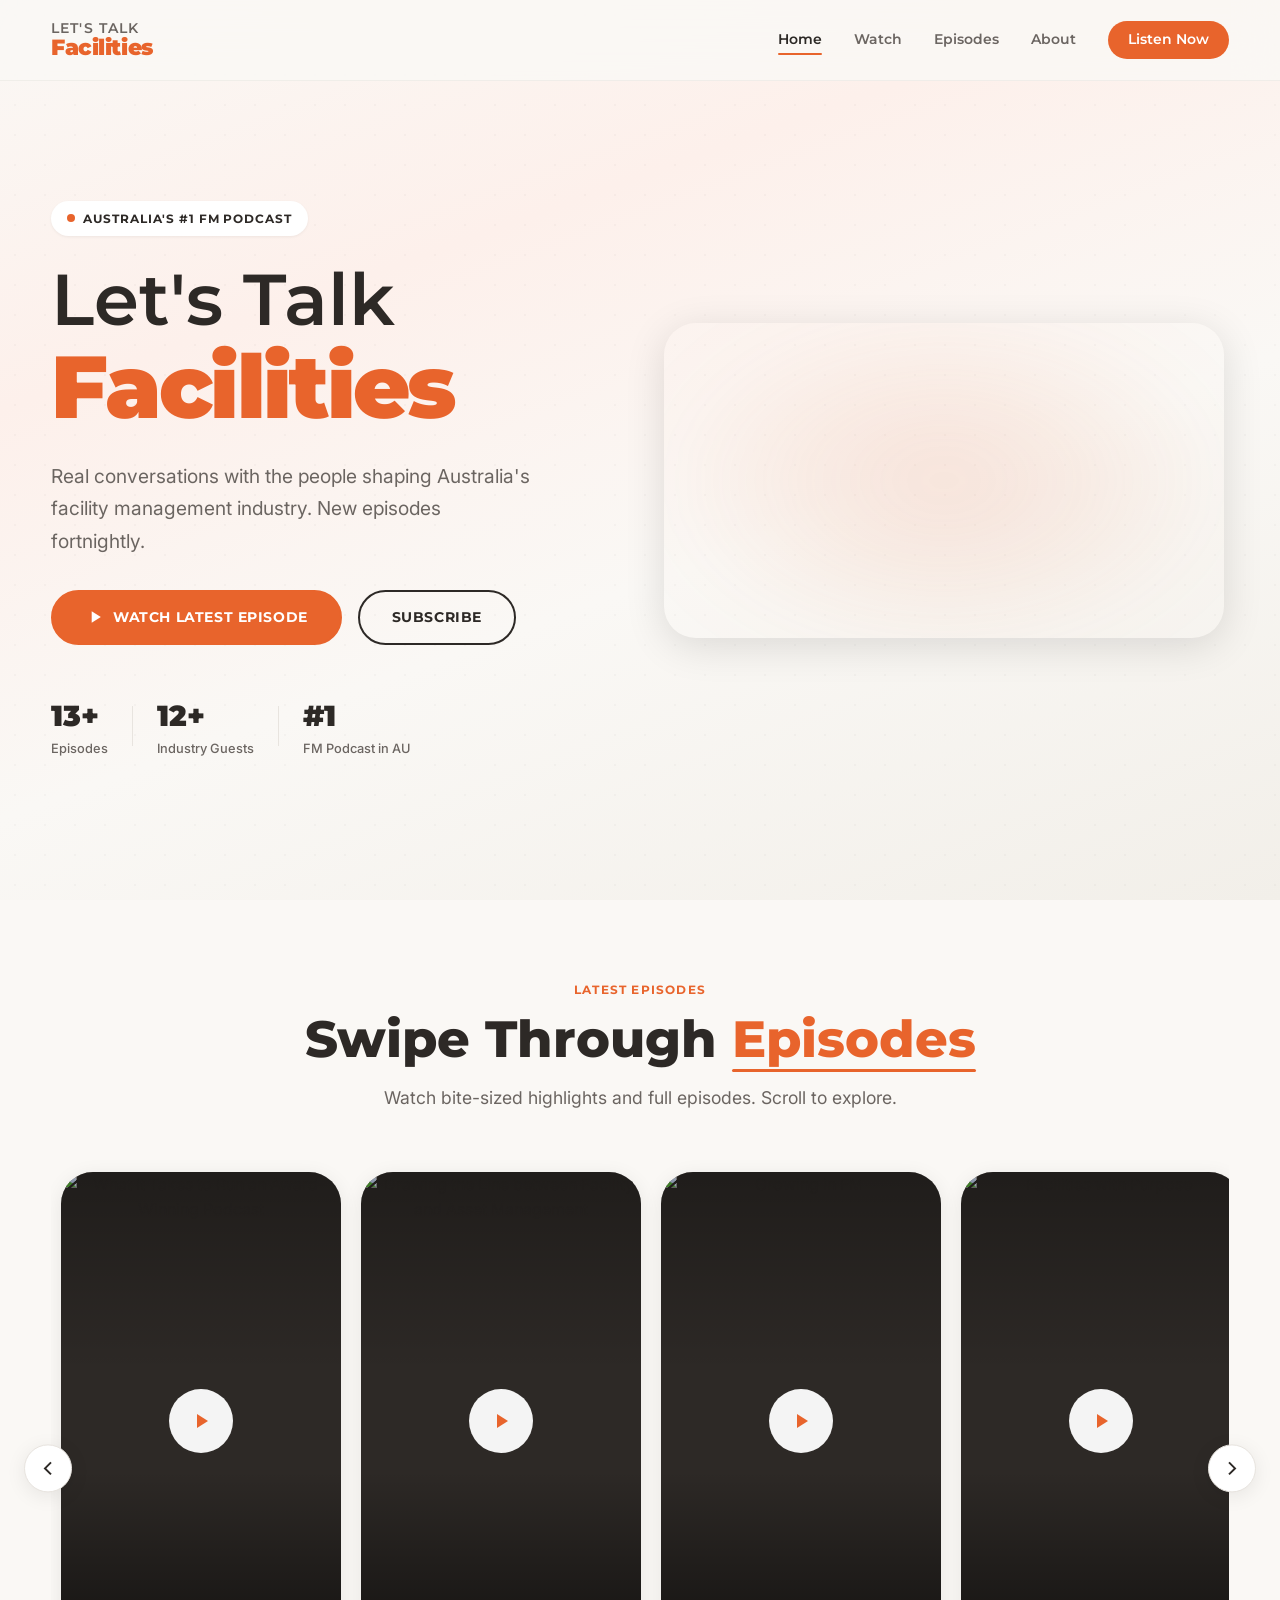
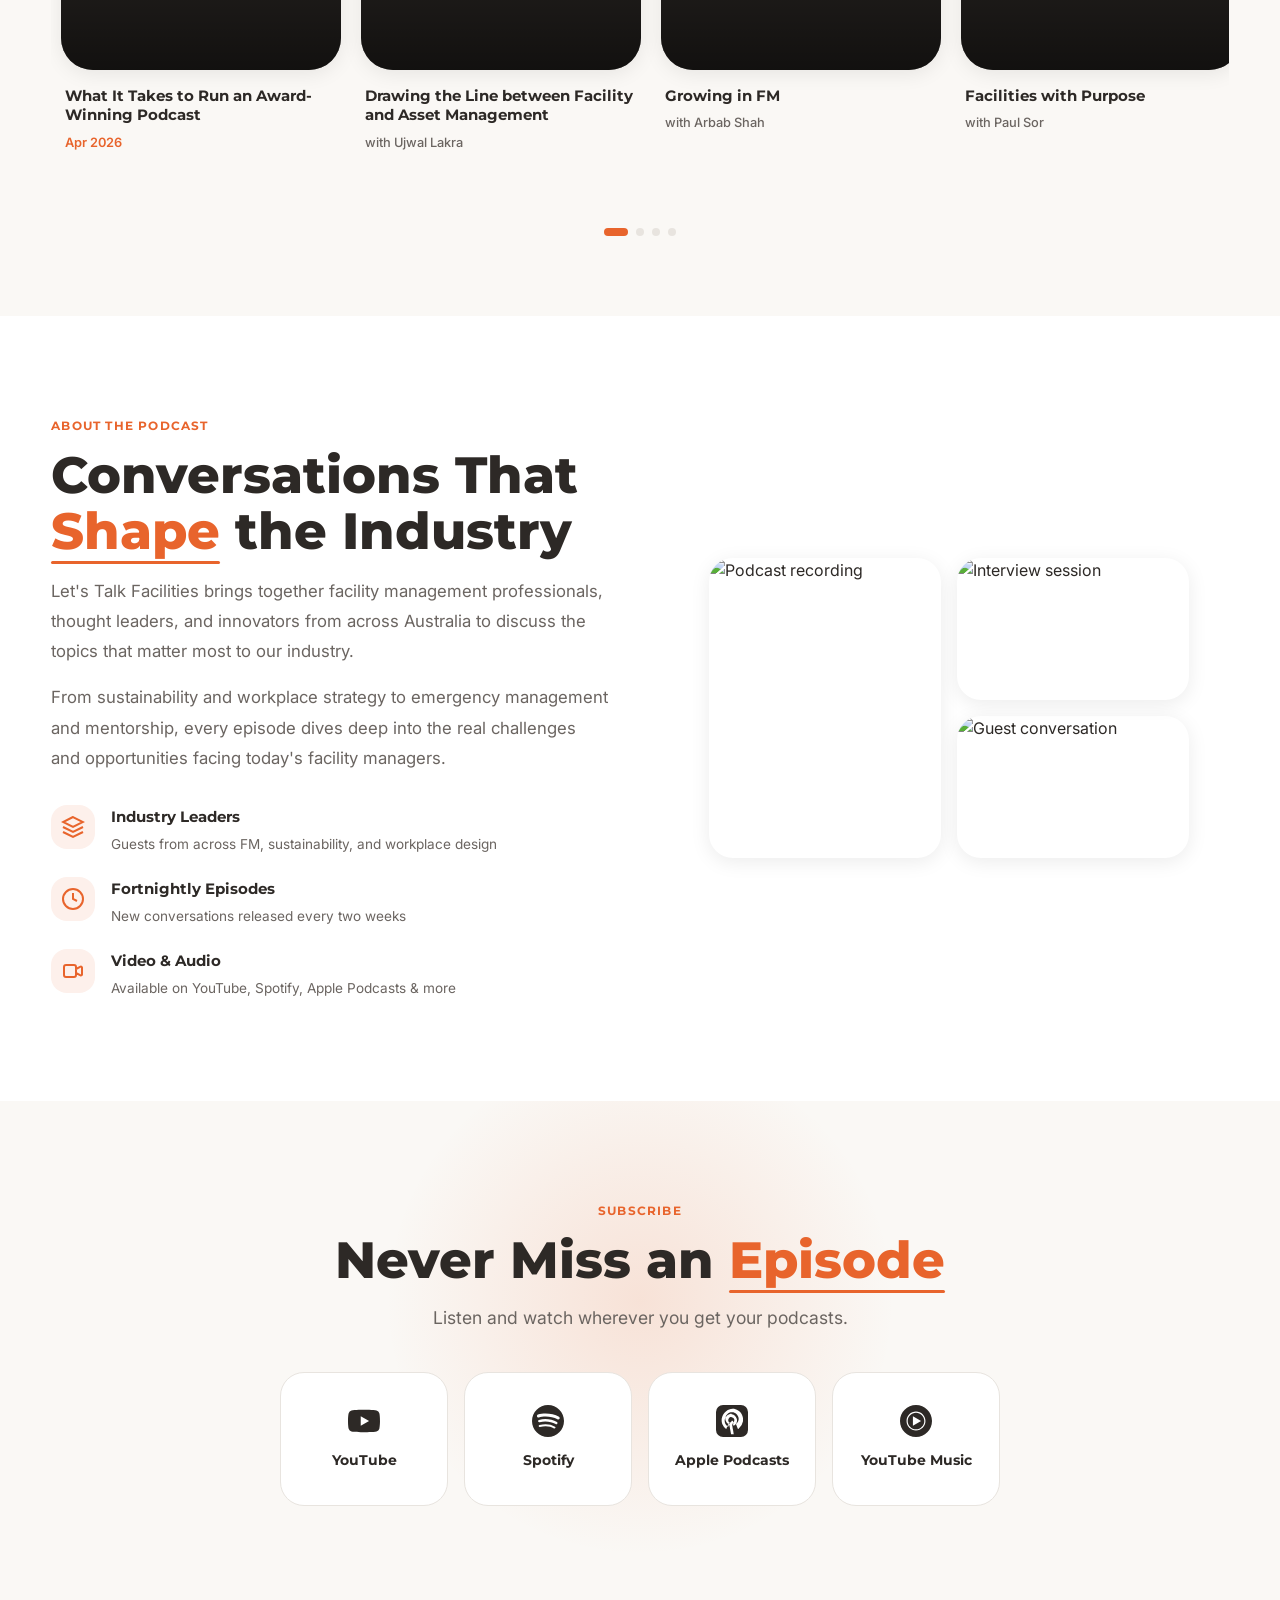
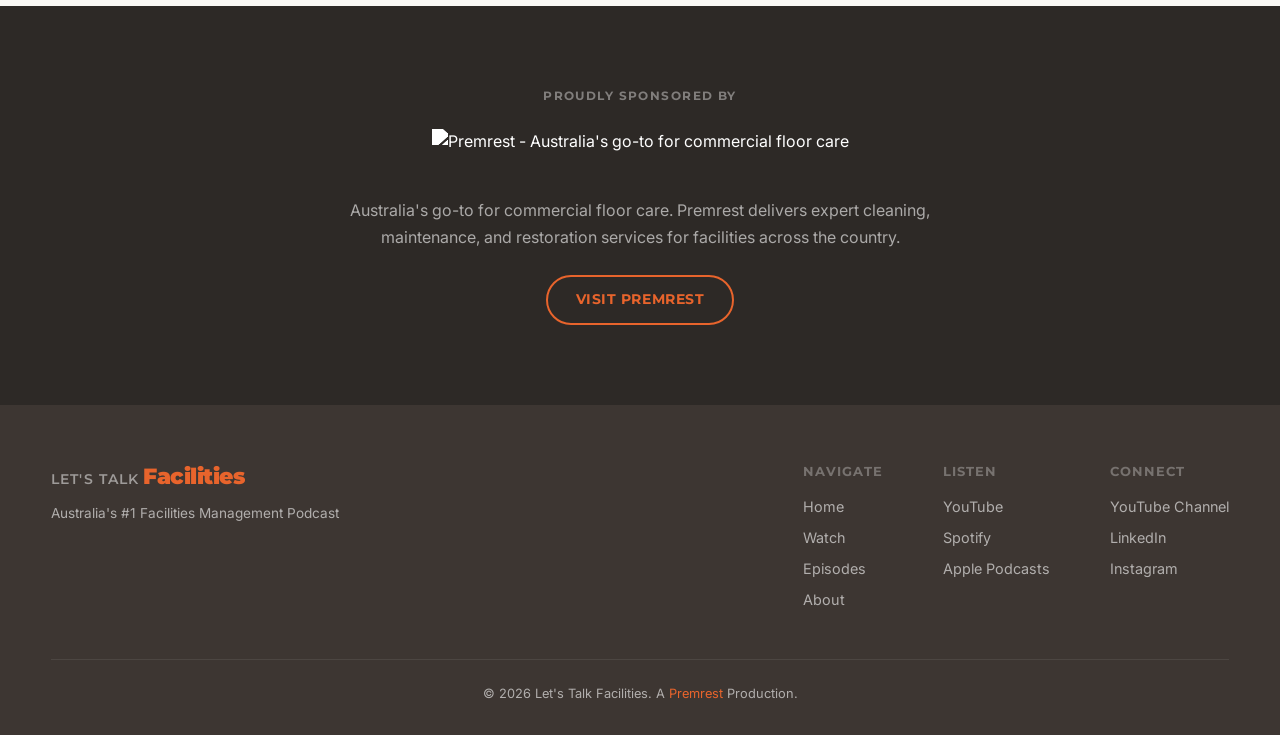
==== index.html @ f5476ab3 "Build Let's Talk Facilities podcast website Create a standalone video-focused podcast site for Let's" ====
<!DOCTYPE html>
<html lang="en">
<head>
    <meta charset="UTF-8">
    <meta name="viewport" content="width=device-width, initial-scale=1.0">
    <title>Let's Talk Facilities | Australia's #1 Facilities Management Podcast</title>
    <meta name="description" content="Let's Talk Facilities is Australia's leading podcast exploring the world of facility management. Proudly sponsored by Premrest - Australia's go-to for commercial floor care.">
    <link rel="preconnect" href="https://fonts.googleapis.com">
    <link rel="preconnect" href="https://fonts.gstatic.com" crossorigin>
    <link href="https://fonts.googleapis.com/css2?family=Inter:wght@300;400;500;600;700;800;900&family=Montserrat:wght@400;500;600;700;800;900&display=swap" rel="stylesheet">
    <link rel="stylesheet" href="styles.css">
</head>
<body>

    <!-- Navigation -->
    <nav class="nav" id="nav">
        <div class="nav-inner">
            <a href="index.html" class="nav-logo">
                <span class="logo-lets">Let's Talk</span>
                <span class="logo-facilities">Facilities</span>
            </a>
            <div class="nav-links" id="navLinks">
                <a href="index.html" class="nav-link active">Home</a>
                <a href="watch.html" class="nav-link">Watch</a>
                <a href="#episodes" class="nav-link">Episodes</a>
                <a href="#about" class="nav-link">About</a>
                <a href="#listen" class="nav-link cta-link">Listen Now</a>
            </div>
            <button class="nav-toggle" id="navToggle" aria-label="Toggle menu">
                <span></span>
                <span></span>
                <span></span>
            </button>
        </div>
    </nav>

    <!-- Hero Section -->
    <section class="hero">
        <div class="hero-bg">
            <div class="hero-gradient"></div>
            <div class="hero-pattern"></div>
        </div>
        <div class="hero-content">
            <div class="hero-badge animate-in">
                <span class="badge-dot"></span>
                Australia's #1 FM Podcast
            </div>
            <h1 class="hero-title animate-in">
                <span class="title-line-1">Let's Talk</span>
                <span class="title-line-2">Facilities</span>
            </h1>
            <p class="hero-subtitle animate-in">
                Real conversations with the people shaping Australia's facility management industry. New episodes fortnightly.
            </p>
            <div class="hero-actions animate-in">
                <a href="watch.html" class="btn btn-primary">
                    <svg width="20" height="20" viewBox="0 0 24 24" fill="currentColor"><path d="M8 5v14l11-7z"/></svg>
                    Watch Latest Episode
                </a>
                <a href="#listen" class="btn btn-secondary">
                    Subscribe
                </a>
            </div>
            <div class="hero-stats animate-in">
                <div class="stat">
                    <span class="stat-number">13+</span>
                    <span class="stat-label">Episodes</span>
                </div>
                <div class="stat-divider"></div>
                <div class="stat">
                    <span class="stat-number">12+</span>
                    <span class="stat-label">Industry Guests</span>
                </div>
                <div class="stat-divider"></div>
                <div class="stat">
                    <span class="stat-number">#1</span>
                    <span class="stat-label">FM Podcast in AU</span>
                </div>
            </div>
        </div>
        <div class="hero-visual animate-in">
            <div class="hero-video-card">
                <div class="video-card-glow"></div>
                <iframe
                    src="https://www.youtube.com/embed/A6l3XkNsIsY?enablejsapi=1&rel=0&modestbranding=1"
                    title="Latest Episode"
                    frameborder="0"
                    allow="accelerometer; autoplay; clipboard-write; encrypted-media; gyroscope; picture-in-picture"
                    allowfullscreen>
                </iframe>
            </div>
        </div>
    </section>

    <!-- Vertical Video Carousel Section -->
    <section class="shorts-section" id="episodes">
        <div class="section-header">
            <div class="section-tag animate-on-scroll">Latest Episodes</div>
            <h2 class="section-title animate-on-scroll">Swipe Through <span class="text-accent">Episodes</span></h2>
            <p class="section-desc animate-on-scroll">Watch bite-sized highlights and full episodes. Scroll to explore.</p>
        </div>
        <div class="carousel-container">
            <button class="carousel-arrow carousel-arrow-left" id="carouselLeft" aria-label="Previous">
                <svg width="24" height="24" viewBox="0 0 24 24" fill="none" stroke="currentColor" stroke-width="2"><path d="M15 18l-6-6 6-6"/></svg>
            </button>
            <div class="shorts-carousel" id="shortsCarousel">
                <div class="short-card" data-video-id="A6l3XkNsIsY">
                    <div class="short-video-wrapper">
                        <img class="short-thumbnail" src="https://img.youtube.com/vi/A6l3XkNsIsY/maxresdefault.jpg" alt="What It Takes to Run an Award-Winning Podcast" loading="lazy">
                        <div class="short-play-overlay">
                            <div class="play-btn-circle">
                                <svg width="24" height="24" viewBox="0 0 24 24" fill="currentColor"><path d="M8 5v14l11-7z"/></svg>
                            </div>
                        </div>
                        <div class="short-iframe-container"></div>
                    </div>
                    <div class="short-info">
                        <h3>What It Takes to Run an Award-Winning Podcast</h3>
                        <span class="short-date">Apr 2026</span>
                    </div>
                </div>
                <div class="short-card" data-video-id="fpfJYE5dxzc">
                    <div class="short-video-wrapper">
                        <img class="short-thumbnail" src="https://img.youtube.com/vi/fpfJYE5dxzc/maxresdefault.jpg" alt="Drawing the Line between Facility and Asset Management" loading="lazy">
                        <div class="short-play-overlay">
                            <div class="play-btn-circle">
                                <svg width="24" height="24" viewBox="0 0 24 24" fill="currentColor"><path d="M8 5v14l11-7z"/></svg>
                            </div>
                        </div>
                        <div class="short-iframe-container"></div>
                    </div>
                    <div class="short-info">
                        <h3>Drawing the Line between Facility and Asset Management</h3>
                        <span class="short-guest">with Ujwal Lakra</span>
                    </div>
                </div>
                <div class="short-card" data-video-id="YlERV0PrMZ0">
                    <div class="short-video-wrapper">
                        <img class="short-thumbnail" src="https://img.youtube.com/vi/YlERV0PrMZ0/maxresdefault.jpg" alt="Growing in FM" loading="lazy">
                        <div class="short-play-overlay">
                            <div class="play-btn-circle">
                                <svg width="24" height="24" viewBox="0 0 24 24" fill="currentColor"><path d="M8 5v14l11-7z"/></svg>
                            </div>
                        </div>
                        <div class="short-iframe-container"></div>
                    </div>
                    <div class="short-info">
                        <h3>Growing in FM</h3>
                        <span class="short-guest">with Arbab Shah</span>
                    </div>
                </div>
                <div class="short-card" data-video-id="WSZQSTNCk4Q">
                    <div class="short-video-wrapper">
                        <img class="short-thumbnail" src="https://img.youtube.com/vi/WSZQSTNCk4Q/maxresdefault.jpg" alt="Facilities with Purpose" loading="lazy">
                        <div class="short-play-overlay">
                            <div class="play-btn-circle">
                                <svg width="24" height="24" viewBox="0 0 24 24" fill="currentColor"><path d="M8 5v14l11-7z"/></svg>
                            </div>
                        </div>
                        <div class="short-iframe-container"></div>
                    </div>
                    <div class="short-info">
                        <h3>Facilities with Purpose</h3>
                        <span class="short-guest">with Paul Sor</span>
                    </div>
                </div>
                <div class="short-card" data-video-id="L36MOxBUJRk">
                    <div class="short-video-wrapper">
                        <img class="short-thumbnail" src="https://img.youtube.com/vi/L36MOxBUJRk/maxresdefault.jpg" alt="A Better Way to Build" loading="lazy">
                        <div class="short-play-overlay">
                            <div class="play-btn-circle">
                                <svg width="24" height="24" viewBox="0 0 24 24" fill="currentColor"><path d="M8 5v14l11-7z"/></svg>
                            </div>
                        </div>
                        <div class="short-iframe-container"></div>
                    </div>
                    <div class="short-info">
                        <span class="short-badge">Special</span>
                        <h3>A Better Way to Build</h3>
                        <span class="short-guest">with Dave Moolman</span>
                    </div>
                </div>
                <div class="short-card" data-video-id="V7JBFtjz7Ao">
                    <div class="short-video-wrapper">
                        <img class="short-thumbnail" src="https://img.youtube.com/vi/V7JBFtjz7Ao/maxresdefault.jpg" alt="Sustainability That Pays Off" loading="lazy">
                        <div class="short-play-overlay">
                            <div class="play-btn-circle">
                                <svg width="24" height="24" viewBox="0 0 24 24" fill="currentColor"><path d="M8 5v14l11-7z"/></svg>
                            </div>
                        </div>
                        <div class="short-iframe-container"></div>
                    </div>
                    <div class="short-info">
                        <h3>Sustainability That Pays Off</h3>
                        <span class="short-guest">with Lauren Hamilton</span>
                    </div>
                </div>
                <div class="short-card" data-video-id="N1QQ2NglWys">
                    <div class="short-video-wrapper">
                        <img class="short-thumbnail" src="https://img.youtube.com/vi/N1QQ2NglWys/maxresdefault.jpg" alt="Designing Workplace Strategy" loading="lazy">
                        <div class="short-play-overlay">
                            <div class="play-btn-circle">
                                <svg width="24" height="24" viewBox="0 0 24 24" fill="currentColor"><path d="M8 5v14l11-7z"/></svg>
                            </div>
                        </div>
                        <div class="short-iframe-container"></div>
                    </div>
                    <div class="short-info">
                        <h3>Designing Workplace Strategy</h3>
                        <span class="short-guest">with Dr Agustin Chevez</span>
                    </div>
                </div>
                <div class="short-card" data-video-id="-2XgtIDePPQ">
                    <div class="short-video-wrapper">
                        <img class="short-thumbnail" src="https://img.youtube.com/vi/-2XgtIDePPQ/maxresdefault.jpg" alt="Building a Circular Future" loading="lazy">
                        <div class="short-play-overlay">
                            <div class="play-btn-circle">
                                <svg width="24" height="24" viewBox="0 0 24 24" fill="currentColor"><path d="M8 5v14l11-7z"/></svg>
                            </div>
                        </div>
                        <div class="short-iframe-container"></div>
                    </div>
                    <div class="short-info">
                        <span class="short-badge">Special</span>
                        <h3>Building a Circular Future</h3>
                        <span class="short-guest">with Paul Rosenberg Vella</span>
                    </div>
                </div>
                <div class="short-card" data-video-id="NbVuBMmE1Wo">
                    <div class="short-video-wrapper">
                        <img class="short-thumbnail" src="https://img.youtube.com/vi/NbVuBMmE1Wo/maxresdefault.jpg" alt="Why Emergency Management Matters" loading="lazy">
                        <div class="short-play-overlay">
                            <div class="play-btn-circle">
                                <svg width="24" height="24" viewBox="0 0 24 24" fill="currentColor"><path d="M8 5v14l11-7z"/></svg>
                            </div>
                        </div>
                        <div class="short-iframe-container"></div>
                    </div>
                    <div class="short-info">
                        <h3>Why Emergency Management Matters for FM</h3>
                        <span class="short-guest">with Gaurav Bhalla</span>
                    </div>
                </div>
                <div class="short-card" data-video-id="qMGd9rqCoIM">
                    <div class="short-video-wrapper">
                        <img class="short-thumbnail" src="https://img.youtube.com/vi/qMGd9rqCoIM/maxresdefault.jpg" alt="Values-Driven FM" loading="lazy">
                        <div class="short-play-overlay">
                            <div class="play-btn-circle">
                                <svg width="24" height="24" viewBox="0 0 24 24" fill="currentColor"><path d="M8 5v14l11-7z"/></svg>
                            </div>
                        </div>
                        <div class="short-iframe-container"></div>
                    </div>
                    <div class="short-info">
                        <h3>Values-Driven Facilities Management</h3>
                        <span class="short-guest">with Mark O'Connell</span>
                    </div>
                </div>
                <div class="short-card" data-video-id="QXelsqxoLrw">
                    <div class="short-video-wrapper">
                        <img class="short-thumbnail" src="https://img.youtube.com/vi/QXelsqxoLrw/maxresdefault.jpg" alt="Mentorship, Diversity, and the Future of FM" loading="lazy">
                        <div class="short-play-overlay">
                            <div class="play-btn-circle">
                                <svg width="24" height="24" viewBox="0 0 24 24" fill="currentColor"><path d="M8 5v14l11-7z"/></svg>
                            </div>
                        </div>
                        <div class="short-iframe-container"></div>
                    </div>
                    <div class="short-info">
                        <h3>Mentorship, Diversity, and the Future of FM</h3>
                        <span class="short-guest">with Leah Ong</span>
                    </div>
                </div>
                <div class="short-card" data-video-id="J_TI1f3caz8">
                    <div class="short-video-wrapper">
                        <img class="short-thumbnail" src="https://img.youtube.com/vi/J_TI1f3caz8/maxresdefault.jpg" alt="Facility Management is Changing" loading="lazy">
                        <div class="short-play-overlay">
                            <div class="play-btn-circle">
                                <svg width="24" height="24" viewBox="0 0 24 24" fill="currentColor"><path d="M8 5v14l11-7z"/></svg>
                            </div>
                        </div>
                        <div class="short-iframe-container"></div>
                    </div>
                    <div class="short-info">
                        <h3>Facility Management is Changing</h3>
                        <span class="short-guest">with Duncan Waddell</span>
                    </div>
                </div>
            </div>
            <button class="carousel-arrow carousel-arrow-right" id="carouselRight" aria-label="Next">
                <svg width="24" height="24" viewBox="0 0 24 24" fill="none" stroke="currentColor" stroke-width="2"><path d="M9 18l6-6-6-6"/></svg>
            </button>
        </div>
        <div class="carousel-dots" id="carouselDots"></div>
    </section>

    <!-- About Section -->
    <section class="about-section" id="about">
        <div class="about-inner">
            <div class="about-content animate-on-scroll">
                <div class="section-tag">About the Podcast</div>
                <h2 class="section-title">Conversations That <span class="text-accent">Shape</span> the Industry</h2>
                <p>Let's Talk Facilities brings together facility management professionals, thought leaders, and innovators from across Australia to discuss the topics that matter most to our industry.</p>
                <p>From sustainability and workplace strategy to emergency management and mentorship, every episode dives deep into the real challenges and opportunities facing today's facility managers.</p>
                <div class="about-features">
                    <div class="feature">
                        <div class="feature-icon">
                            <svg width="24" height="24" viewBox="0 0 24 24" fill="none" stroke="currentColor" stroke-width="2"><path d="M12 2L2 7l10 5 10-5-10-5zM2 17l10 5 10-5M2 12l10 5 10-5"/></svg>
                        </div>
                        <div>
                            <strong>Industry Leaders</strong>
                            <span>Guests from across FM, sustainability, and workplace design</span>
                        </div>
                    </div>
                    <div class="feature">
                        <div class="feature-icon">
                            <svg width="24" height="24" viewBox="0 0 24 24" fill="none" stroke="currentColor" stroke-width="2"><circle cx="12" cy="12" r="10"/><path d="M12 6v6l4 2"/></svg>
                        </div>
                        <div>
                            <strong>Fortnightly Episodes</strong>
                            <span>New conversations released every two weeks</span>
                        </div>
                    </div>
                    <div class="feature">
                        <div class="feature-icon">
                            <svg width="24" height="24" viewBox="0 0 24 24" fill="none" stroke="currentColor" stroke-width="2"><path d="M15 10l4.553-2.276A1 1 0 0121 8.618v6.764a1 1 0 01-1.447.894L15 14M5 18h8a2 2 0 002-2V8a2 2 0 00-2-2H5a2 2 0 00-2 2v8a2 2 0 002 2z"/></svg>
                        </div>
                        <div>
                            <strong>Video & Audio</strong>
                            <span>Available on YouTube, Spotify, Apple Podcasts & more</span>
                        </div>
                    </div>
                </div>
            </div>
            <div class="about-visual animate-on-scroll">
                <div class="about-image-grid">
                    <div class="about-img-card about-img-1">
                        <img src="https://img.youtube.com/vi/V7JBFtjz7Ao/maxresdefault.jpg" alt="Podcast recording" loading="lazy">
                    </div>
                    <div class="about-img-card about-img-2">
                        <img src="https://img.youtube.com/vi/N1QQ2NglWys/maxresdefault.jpg" alt="Interview session" loading="lazy">
                    </div>
                    <div class="about-img-card about-img-3">
                        <img src="https://img.youtube.com/vi/QXelsqxoLrw/maxresdefault.jpg" alt="Guest conversation" loading="lazy">
                    </div>
                </div>
            </div>
        </div>
    </section>

    <!-- Listen Section -->
    <section class="listen-section" id="listen">
        <div class="listen-inner">
            <div class="section-tag animate-on-scroll">Subscribe</div>
            <h2 class="section-title animate-on-scroll">Never Miss an <span class="text-accent">Episode</span></h2>
            <p class="section-desc animate-on-scroll">Listen and watch wherever you get your podcasts.</p>
            <div class="platform-grid animate-on-scroll">
                <a href="https://www.youtube.com/playlist?list=PLMLI27bMPtHrw4TgptEyP8nRlmCutCFUS" target="_blank" rel="noopener" class="platform-card">
                    <svg viewBox="0 0 24 24" width="32" height="32" fill="currentColor"><path d="M23.498 6.186a3.016 3.016 0 0 0-2.122-2.136C19.505 3.545 12 3.545 12 3.545s-7.505 0-9.377.505A3.017 3.017 0 0 0 .502 6.186C0 8.07 0 12 0 12s0 3.93.502 5.814a3.016 3.016 0 0 0 2.122 2.136c1.871.505 9.376.505 9.376.505s7.505 0 9.377-.505a3.015 3.015 0 0 0 2.122-2.136C24 15.93 24 12 24 12s0-3.93-.502-5.814zM9.545 15.568V8.432L15.818 12l-6.273 3.568z"/></svg>
                    <span>YouTube</span>
                </a>
                <a href="https://open.spotify.com/show/lets-talk-facilities" target="_blank" rel="noopener" class="platform-card">
                    <svg viewBox="0 0 24 24" width="32" height="32" fill="currentColor"><path d="M12 0C5.4 0 0 5.4 0 12s5.4 12 12 12 12-5.4 12-12S18.66 0 12 0zm5.521 17.34c-.24.359-.66.48-1.021.24-2.82-1.74-6.36-2.101-10.561-1.141-.418.122-.779-.179-.899-.539-.12-.421.18-.78.54-.9 4.56-1.021 8.52-.6 11.64 1.32.42.18.479.659.301 1.02zm1.44-3.3c-.301.42-.841.6-1.262.3-3.239-1.98-8.159-2.58-11.939-1.38-.479.12-1.02-.12-1.14-.6-.12-.48.12-1.021.6-1.141C9.6 9.9 15 10.561 18.72 12.84c.361.181.54.78.241 1.2zm.12-3.36C15.24 8.4 8.82 8.16 5.16 9.301c-.6.179-1.2-.181-1.38-.721-.18-.601.18-1.2.72-1.381 4.26-1.26 11.28-1.02 15.721 1.621.539.3.719 1.02.419 1.56-.299.421-1.02.599-1.559.3z"/></svg>
                    <span>Spotify</span>
                </a>
                <a href="https://podcasts.apple.com/podcast/lets-talk-facilities" target="_blank" rel="noopener" class="platform-card">
                    <svg viewBox="0 0 24 24" width="32" height="32" fill="currentColor"><path d="M5.34 0A5.328 5.328 0 000 5.34v13.32A5.328 5.328 0 005.34 24h13.32A5.328 5.328 0 0024 18.66V5.34A5.328 5.328 0 0018.66 0H5.34zm6.525 2.568c2.336 0 4.448.902 6.056 2.587 1.224 1.272 1.912 2.619 2.264 4.392.12.59.12 2.2.007 2.864a8.506 8.506 0 01-3.24 5.349c-.36.264-.396.276-.468.192-.036-.06-.396-.924-.792-1.920l-.72-1.824.264-.204c.744-.576 1.392-1.584 1.644-2.556.12-.468.156-1.488.06-1.932-.36-1.656-1.524-3.084-3.12-3.78-.6-.264-.876-.312-1.668-.348-.828-.036-1.2.012-1.812.24-1.62.6-2.832 2.004-3.228 3.732-.12.516-.096 1.692.048 2.16.324 1.056.9 1.884 1.764 2.544l.264.192-.348.888c-.192.492-.54 1.356-.768 1.932-.396.972-.42 1.02-.516.96a8.478 8.478 0 01-2.664-3.396c-.444-1.056-.588-1.74-.636-3.012-.036-.864.012-1.26.192-2.016.948-3.924 4.296-6.768 8.064-6.844.18 0 .396-.012.54-.012l.06.012zm-.12 4.332c1.296.168 2.448.9 3.18 2.028.384.588.636 1.188.756 1.848.072.348.072 1.26.012 1.608-.24 1.308-.924 2.328-2.076 3.06-.18.12-.336.216-.348.216-.024 0-.084-.132-.144-.3l-.66-1.62.36-.324c.588-.528.876-1.14.924-1.956.036-.444-.024-.748-.216-1.128-.36-.696-1.068-1.164-1.836-1.236-.876-.072-1.632.276-2.112.972-.264.384-.384.756-.396 1.26 0 .444.048.672.228 1.02.132.264.18.324.552.672l.372.348-.12.3c-.072.168-.336.828-.6 1.476-.264.648-.492 1.188-.504 1.2-.024.012-.204-.096-.396-.24-1.62-1.164-2.46-3.12-2.172-5.04.3-1.932 1.632-3.552 3.468-4.188.54-.18.876-.24 1.488-.264.18-.012.42 0 .24-.012zm.24 4.692c.48.168.804.492 1.02.984.084.192.096.276.096.636 0 .396 0 .432-.12.672-.192.384-.396.6-.756.78l-.168.084.072.396c.048.216.324 1.8.612 3.504.288 1.716.54 3.144.552 3.18.036.084-.036.096-.984.096-.504 0-.96-.012-.972-.024-.024-.024-1.272-6.564-1.272-6.672 0-.036-.048-.084-.108-.12-.192-.096-.312-.312-.384-.66-.036-.192-.036-.288.024-.504.132-.504.564-.876 1.056-.948.18-.024.192-.024.372.012l-.04.384z"/></svg>
                    <span>Apple Podcasts</span>
                </a>
                <a href="https://music.youtube.com/playlist?list=PLMLI27bMPtHrw4TgptEyP8nRlmCutCFUS" target="_blank" rel="noopener" class="platform-card">
                    <svg viewBox="0 0 24 24" width="32" height="32" fill="currentColor"><path d="M12 0C5.376 0 0 5.376 0 12s5.376 12 12 12 12-5.376 12-12S18.624 0 12 0zm0 19.104c-3.924 0-7.104-3.18-7.104-7.104S8.076 4.896 12 4.896s7.104 3.18 7.104 7.104-3.18 7.104-7.104 7.104zm0-13.332c-3.432 0-6.228 2.796-6.228 6.228S8.568 18.228 12 18.228 18.228 15.432 18.228 12 15.432 5.772 12 5.772zM9.684 15.54V8.46L15.816 12l-6.132 3.54z"/></svg>
                    <span>YouTube Music</span>
                </a>
            </div>
        </div>
    </section>

    <!-- Sponsor Section -->
    <section class="sponsor-section">
        <div class="sponsor-inner">
            <div class="sponsor-content animate-on-scroll">
                <span class="sponsor-label">Proudly Sponsored By</span>
                <a href="https://www.premrest.com.au" target="_blank" rel="noopener" class="sponsor-logo-link">
                    <img src="https://cdn.prod.website-files.com/675661387278edf4cf92de17/6757bdd49466d54fb927e308_Premrest_Tagline_Charcoal-Orange.svg" alt="Premrest - Australia's go-to for commercial floor care" class="sponsor-logo">
                </a>
                <p class="sponsor-desc">Australia's go-to for commercial floor care. Premrest delivers expert cleaning, maintenance, and restoration services for facilities across the country.</p>
                <a href="https://www.premrest.com.au" target="_blank" rel="noopener" class="btn btn-outline">Visit Premrest</a>
            </div>
        </div>
    </section>

    <!-- Footer -->
    <footer class="footer">
        <div class="footer-inner">
            <div class="footer-top">
                <div class="footer-brand">
                    <span class="footer-logo-text">
                        <span class="logo-lets">Let's Talk</span>
                        <span class="logo-facilities">Facilities</span>
                    </span>
                    <p>Australia's #1 Facilities Management Podcast</p>
                </div>
                <div class="footer-links">
                    <div class="footer-col">
                        <h4>Navigate</h4>
                        <a href="index.html">Home</a>
                        <a href="watch.html">Watch</a>
                        <a href="#episodes">Episodes</a>
                        <a href="#about">About</a>
                    </div>
                    <div class="footer-col">
                        <h4>Listen</h4>
                        <a href="https://www.youtube.com/playlist?list=PLMLI27bMPtHrw4TgptEyP8nRlmCutCFUS" target="_blank" rel="noopener">YouTube</a>
                        <a href="https://open.spotify.com/show/lets-talk-facilities" target="_blank" rel="noopener">Spotify</a>
                        <a href="https://podcasts.apple.com/podcast/lets-talk-facilities" target="_blank" rel="noopener">Apple Podcasts</a>
                    </div>
                    <div class="footer-col">
                        <h4>Connect</h4>
                        <a href="https://www.youtube.com/@premrest" target="_blank" rel="noopener">YouTube Channel</a>
                        <a href="https://www.linkedin.com/company/premrest" target="_blank" rel="noopener">LinkedIn</a>
                        <a href="https://www.instagram.com/premrest" target="_blank" rel="noopener">Instagram</a>
                    </div>
                </div>
            </div>
            <div class="footer-bottom">
                <p>&copy; 2026 Let's Talk Facilities. A <a href="https://www.premrest.com.au" target="_blank" rel="noopener">Premrest</a> Production.</p>
            </div>
        </div>
    </footer>

    <script src="app.js"></script>
</body>
</html>
---- styles.css ----
/* ============================================
   LET'S TALK FACILITIES
   Brand: Premrest (charcoal + orange)
   Inspiration: laurahiggins.com, boldside.com.au
   ============================================ */

/* --- Custom Properties --- */
:root {
    --color-charcoal: #2d2926;
    --color-charcoal-light: #3d3632;
    --color-orange: #e8642c;
    --color-orange-hover: #d45520;
    --color-orange-light: #fdf0eb;
    --color-orange-glow: rgba(232, 100, 44, 0.15);
    --color-cream: #faf8f5;
    --color-cream-dark: #f2efe9;
    --color-white: #ffffff;
    --color-text: #2d2926;
    --color-text-muted: #6b6561;
    --color-text-light: #9b9691;
    --color-border: #e8e4df;
    --color-dark-bg: #111111;
    --color-dark-card: #1a1a1a;
    --color-dark-card-hover: #222222;

    --font-display: 'Montserrat', sans-serif;
    --font-body: 'Inter', sans-serif;

    --radius-sm: 8px;
    --radius-md: 16px;
    --radius-lg: 24px;
    --radius-xl: 32px;
    --radius-full: 9999px;

    --shadow-sm: 0 1px 3px rgba(0,0,0,0.06);
    --shadow-md: 0 4px 20px rgba(0,0,0,0.08);
    --shadow-lg: 0 8px 40px rgba(0,0,0,0.12);
    --shadow-glow: 0 0 60px rgba(232, 100, 44, 0.2);

    --nav-height: 80px;
    --container-max: 1280px;
    --container-wide: 1440px;
}

/* --- Reset & Base --- */
*, *::before, *::after {
    margin: 0;
    padding: 0;
    box-sizing: border-box;
}

html {
    scroll-behavior: smooth;
    -webkit-font-smoothing: antialiased;
    -moz-osx-font-smoothing: grayscale;
}

body {
    font-family: var(--font-body);
    color: var(--color-text);
    background: var(--color-cream);
    line-height: 1.6;
    overflow-x: hidden;
}

img {
    max-width: 100%;
    height: auto;
    display: block;
}

a {
    color: inherit;
    text-decoration: none;
    transition: color 0.3s ease;
}

/* --- Typography --- */
h1, h2, h3, h4 {
    font-family: var(--font-display);
    font-weight: 800;
    line-height: 1.1;
}

.section-tag {
    font-family: var(--font-display);
    font-size: 0.75rem;
    font-weight: 700;
    text-transform: uppercase;
    letter-spacing: 0.1em;
    color: var(--color-orange);
    margin-bottom: 12px;
}

.section-title {
    font-size: clamp(2rem, 4vw, 3.2rem);
    color: var(--color-charcoal);
    margin-bottom: 16px;
}

.section-desc {
    font-size: 1.1rem;
    color: var(--color-text-muted);
    max-width: 540px;
    margin: 0 auto 40px;
}

.text-accent {
    color: var(--color-orange);
    position: relative;
}

/* Animated underline accent (Boldside-inspired) */
.text-accent::after {
    content: '';
    position: absolute;
    bottom: -2px;
    left: 0;
    width: 100%;
    height: 3px;
    background: var(--color-orange);
    border-radius: 2px;
    transform: scaleX(0);
    transform-origin: right;
    transition: transform 0.5s ease;
}

.animate-on-scroll.is-visible .text-accent::after,
.animate-in.is-visible .text-accent::after {
    transform: scaleX(1);
    transform-origin: left;
}

/* --- Buttons --- */
.btn {
    display: inline-flex;
    align-items: center;
    gap: 8px;
    padding: 14px 32px;
    font-family: var(--font-display);
    font-size: 0.9rem;
    font-weight: 700;
    border-radius: var(--radius-full);
    cursor: pointer;
    transition: all 0.4s ease;
    border: 2px solid transparent;
    text-transform: uppercase;
    letter-spacing: 0.04em;
}

.btn-primary {
    background: var(--color-orange);
    color: var(--color-white);
    border-color: var(--color-orange);
}

.btn-primary:hover {
    background: var(--color-orange-hover);
    border-color: var(--color-orange-hover);
    transform: translateY(-2px);
    box-shadow: var(--shadow-glow);
}

.btn-secondary {
    background: transparent;
    color: var(--color-charcoal);
    border-color: var(--color-charcoal);
}

.btn-secondary:hover {
    background: var(--color-charcoal);
    color: var(--color-white);
    transform: translateY(-2px);
}

.btn-outline {
    display: inline-flex;
    align-items: center;
    gap: 8px;
    padding: 12px 28px;
    font-family: var(--font-display);
    font-size: 0.85rem;
    font-weight: 700;
    border-radius: var(--radius-full);
    border: 2px solid var(--color-orange);
    color: var(--color-orange);
    background: transparent;
    cursor: pointer;
    transition: all 0.3s ease;
    text-transform: uppercase;
    letter-spacing: 0.04em;
}

.btn-outline:hover {
    background: var(--color-orange);
    color: var(--color-white);
}

/* --- Navigation --- */
.nav {
    position: fixed;
    top: 0;
    left: 0;
    right: 0;
    z-index: 1000;
    background: rgba(250, 248, 245, 0.85);
    backdrop-filter: blur(20px);
    -webkit-backdrop-filter: blur(20px);
    border-bottom: 1px solid rgba(232, 228, 223, 0.5);
    transition: all 0.4s ease;
}

.nav.scrolled {
    background: rgba(250, 248, 245, 0.95);
    box-shadow: var(--shadow-sm);
}

.nav-dark {
    background: rgba(17, 17, 17, 0.9);
    border-bottom: 1px solid rgba(255, 255, 255, 0.06);
}

.nav-dark.scrolled {
    background: rgba(17, 17, 17, 0.97);
}

.nav-inner {
    max-width: var(--container-wide);
    margin: 0 auto;
    padding: 0 clamp(20px, 4vw, 60px);
    height: var(--nav-height);
    display: flex;
    align-items: center;
    justify-content: space-between;
}

.nav-logo {
    display: flex;
    flex-direction: column;
    gap: 0;
    line-height: 1;
}

.logo-lets {
    font-family: var(--font-display);
    font-weight: 600;
    font-size: 0.85rem;
    text-transform: uppercase;
    letter-spacing: 0.08em;
    color: var(--color-text-muted);
}

.logo-facilities {
    font-family: var(--font-display);
    font-weight: 900;
    font-size: 1.4rem;
    color: var(--color-orange);
    letter-spacing: -0.02em;
    line-height: 1;
}

.nav-dark .logo-lets {
    color: rgba(255, 255, 255, 0.6);
}

.nav-dark .logo-facilities {
    color: var(--color-orange);
}

.nav-links {
    display: flex;
    align-items: center;
    gap: 32px;
}

.nav-link {
    font-family: var(--font-display);
    font-size: 0.85rem;
    font-weight: 600;
    color: var(--color-text-muted);
    transition: color 0.3s ease;
    position: relative;
}

.nav-link::after {
    content: '';
    position: absolute;
    bottom: -4px;
    left: 0;
    width: 0;
    height: 2px;
    background: var(--color-orange);
    border-radius: 1px;
    transition: width 0.3s ease;
}

.nav-link:hover,
.nav-link.active {
    color: var(--color-charcoal);
}

.nav-link:hover::after,
.nav-link.active::after {
    width: 100%;
}

.nav-dark .nav-link {
    color: rgba(255, 255, 255, 0.6);
}

.nav-dark .nav-link:hover,
.nav-dark .nav-link.active {
    color: var(--color-white);
}

.cta-link {
    background: var(--color-orange);
    color: var(--color-white) !important;
    padding: 8px 20px;
    border-radius: var(--radius-full);
}

.cta-link::after {
    display: none;
}

.cta-link:hover {
    background: var(--color-orange-hover);
}

/* Hamburger */
.nav-toggle {
    display: none;
    flex-direction: column;
    gap: 5px;
    background: none;
    border: none;
    cursor: pointer;
    padding: 8px;
}

.nav-toggle span {
    width: 24px;
    height: 2px;
    background: var(--color-charcoal);
    border-radius: 2px;
    transition: all 0.3s ease;
}

.nav-dark .nav-toggle span {
    background: var(--color-white);
}

.nav-toggle.open span:nth-child(1) {
    transform: rotate(45deg) translate(5px, 5px);
}

.nav-toggle.open span:nth-child(2) {
    opacity: 0;
}

.nav-toggle.open span:nth-child(3) {
    transform: rotate(-45deg) translate(5px, -5px);
}

/* --- Hero Section --- */
.hero {
    position: relative;
    min-height: 100vh;
    display: flex;
    align-items: center;
    padding: calc(var(--nav-height) + 40px) clamp(20px, 4vw, 60px) 60px;
    overflow: hidden;
}

.hero-bg {
    position: absolute;
    inset: 0;
    z-index: 0;
}

.hero-gradient {
    position: absolute;
    inset: 0;
    background: linear-gradient(
        160deg,
        var(--color-cream) 0%,
        var(--color-orange-light) 30%,
        var(--color-cream) 60%,
        var(--color-cream-dark) 100%
    );
}

.hero-pattern {
    position: absolute;
    inset: 0;
    opacity: 0.03;
    background-image: radial-gradient(var(--color-charcoal) 1px, transparent 1px);
    background-size: 30px 30px;
}

.hero-content {
    position: relative;
    z-index: 1;
    flex: 1;
    max-width: 600px;
}

.hero-badge {
    display: inline-flex;
    align-items: center;
    gap: 8px;
    padding: 8px 16px;
    background: var(--color-white);
    border-radius: var(--radius-full);
    font-family: var(--font-display);
    font-size: 0.75rem;
    font-weight: 700;
    text-transform: uppercase;
    letter-spacing: 0.08em;
    color: var(--color-charcoal);
    box-shadow: var(--shadow-sm);
    margin-bottom: 24px;
}

.badge-dot {
    width: 8px;
    height: 8px;
    background: var(--color-orange);
    border-radius: 50%;
    animation: pulse 2s infinite;
}

@keyframes pulse {
    0%, 100% { opacity: 1; transform: scale(1); }
    50% { opacity: 0.5; transform: scale(1.2); }
}

.hero-title {
    margin-bottom: 24px;
}

.title-line-1 {
    display: block;
    font-size: clamp(2.5rem, 6vw, 4.5rem);
    font-weight: 600;
    color: var(--color-charcoal);
}

.title-line-2 {
    display: block;
    font-size: clamp(3rem, 7vw, 5.5rem);
    font-weight: 900;
    color: var(--color-orange);
    letter-spacing: -0.03em;
}

.hero-subtitle {
    font-size: clamp(1rem, 1.5vw, 1.2rem);
    color: var(--color-text-muted);
    line-height: 1.7;
    margin-bottom: 32px;
    max-width: 480px;
}

.hero-actions {
    display: flex;
    gap: 16px;
    flex-wrap: wrap;
    margin-bottom: 48px;
}

.hero-stats {
    display: flex;
    align-items: center;
    gap: 24px;
}

.stat {
    display: flex;
    flex-direction: column;
}

.stat-number {
    font-family: var(--font-display);
    font-size: 1.8rem;
    font-weight: 900;
    color: var(--color-charcoal);
}

.stat-label {
    font-size: 0.8rem;
    color: var(--color-text-muted);
    font-weight: 500;
}

.stat-divider {
    width: 1px;
    height: 40px;
    background: var(--color-border);
}

/* Hero Video Card */
.hero-visual {
    position: relative;
    z-index: 1;
    flex: 1;
    display: flex;
    justify-content: center;
    align-items: center;
    padding-left: 40px;
}

.hero-video-card {
    position: relative;
    width: 100%;
    max-width: 560px;
    border-radius: var(--radius-xl);
    overflow: hidden;
    box-shadow: var(--shadow-lg);
}

.video-card-glow {
    position: absolute;
    inset: -20px;
    background: radial-gradient(ellipse at center, var(--color-orange-glow) 0%, transparent 70%);
    z-index: -1;
    filter: blur(40px);
}

.hero-video-card iframe {
    width: 100%;
    aspect-ratio: 16/9;
    display: block;
    border-radius: var(--radius-xl);
}

/* --- Vertical Video Carousel (Shorts-style) --- */
.shorts-section {
    padding: 80px 0;
    text-align: center;
    overflow: hidden;
}

.section-header {
    padding: 0 clamp(20px, 4vw, 60px);
    margin-bottom: 40px;
}

.carousel-container {
    position: relative;
    padding: 0 clamp(20px, 4vw, 60px);
}

.shorts-carousel {
    display: flex;
    gap: 20px;
    overflow-x: auto;
    scroll-snap-type: x mandatory;
    scroll-behavior: smooth;
    -webkit-overflow-scrolling: touch;
    padding: 20px 10px;
    scrollbar-width: none;
}

.shorts-carousel::-webkit-scrollbar {
    display: none;
}

.short-card {
    flex: 0 0 280px;
    scroll-snap-align: center;
    cursor: pointer;
    transition: transform 0.4s ease, opacity 0.4s ease;
}

.short-card:hover {
    transform: translateY(-4px);
}

.short-video-wrapper {
    position: relative;
    width: 280px;
    height: 498px;
    border-radius: var(--radius-xl);
    overflow: hidden;
    background: var(--color-charcoal);
    box-shadow: var(--shadow-md);
    transition: box-shadow 0.4s ease;
}

.short-card:hover .short-video-wrapper {
    box-shadow: var(--shadow-lg), var(--shadow-glow);
}

.short-card.is-active .short-video-wrapper {
    box-shadow: 0 0 0 3px var(--color-orange), var(--shadow-lg);
}

.short-thumbnail {
    width: 100%;
    height: 100%;
    object-fit: cover;
    transition: transform 0.5s ease, opacity 0.3s ease;
}

.short-card:hover .short-thumbnail {
    transform: scale(1.05);
}

.short-card.is-playing .short-thumbnail {
    opacity: 0;
    pointer-events: none;
}

.short-play-overlay {
    position: absolute;
    inset: 0;
    display: flex;
    align-items: center;
    justify-content: center;
    background: linear-gradient(0deg, rgba(0,0,0,0.6) 0%, transparent 40%, transparent 60%, rgba(0,0,0,0.3) 100%);
    transition: opacity 0.3s ease;
    z-index: 2;
}

.short-card.is-playing .short-play-overlay {
    opacity: 0;
    pointer-events: none;
}

.play-btn-circle {
    width: 64px;
    height: 64px;
    background: rgba(255, 255, 255, 0.95);
    border-radius: 50%;
    display: flex;
    align-items: center;
    justify-content: center;
    color: var(--color-orange);
    transition: transform 0.3s ease, background 0.3s ease;
}

.short-card:hover .play-btn-circle {
    transform: scale(1.1);
    background: var(--color-orange);
    color: var(--color-white);
}

.short-iframe-container {
    position: absolute;
    inset: 0;
    z-index: 1;
    border-radius: var(--radius-xl);
    overflow: hidden;
}

.short-iframe-container iframe {
    width: 100%;
    height: 100%;
    border: none;
}

.short-info {
    padding: 16px 4px;
    text-align: left;
}

.short-info h3 {
    font-family: var(--font-display);
    font-size: 0.95rem;
    font-weight: 700;
    color: var(--color-charcoal);
    line-height: 1.3;
    margin-bottom: 4px;
}

.short-guest {
    font-size: 0.8rem;
    color: var(--color-text-muted);
    font-weight: 500;
}

.short-date {
    font-size: 0.8rem;
    color: var(--color-orange);
    font-weight: 600;
}

.short-badge {
    display: inline-block;
    padding: 3px 10px;
    background: var(--color-orange);
    color: var(--color-white);
    font-size: 0.7rem;
    font-weight: 700;
    border-radius: var(--radius-full);
    text-transform: uppercase;
    letter-spacing: 0.06em;
    margin-bottom: 6px;
}

/* Carousel Arrows */
.carousel-arrow {
    position: absolute;
    top: 50%;
    transform: translateY(-70%);
    width: 48px;
    height: 48px;
    border-radius: 50%;
    background: var(--color-white);
    border: 1px solid var(--color-border);
    color: var(--color-charcoal);
    display: flex;
    align-items: center;
    justify-content: center;
    cursor: pointer;
    z-index: 10;
    transition: all 0.3s ease;
    box-shadow: var(--shadow-md);
}

.carousel-arrow:hover {
    background: var(--color-orange);
    color: var(--color-white);
    border-color: var(--color-orange);
}

.carousel-arrow-left {
    left: clamp(4px, 2vw, 24px);
}

.carousel-arrow-right {
    right: clamp(4px, 2vw, 24px);
}

/* Carousel Dots */
.carousel-dots {
    display: flex;
    justify-content: center;
    gap: 8px;
    padding: 24px 0 0;
}

.carousel-dot {
    width: 8px;
    height: 8px;
    border-radius: 50%;
    background: var(--color-border);
    border: none;
    cursor: pointer;
    transition: all 0.3s ease;
}

.carousel-dot.active {
    background: var(--color-orange);
    width: 24px;
    border-radius: 4px;
}

/* --- About Section --- */
.about-section {
    padding: 100px clamp(20px, 4vw, 60px);
    background: var(--color-white);
}

.about-inner {
    max-width: var(--container-max);
    margin: 0 auto;
    display: grid;
    grid-template-columns: 1fr 1fr;
    gap: 60px;
    align-items: center;
}

.about-content p {
    font-size: 1.05rem;
    color: var(--color-text-muted);
    line-height: 1.8;
    margin-bottom: 16px;
}

.about-features {
    margin-top: 32px;
    display: flex;
    flex-direction: column;
    gap: 20px;
}

.feature {
    display: flex;
    gap: 16px;
    align-items: flex-start;
}

.feature-icon {
    flex-shrink: 0;
    width: 44px;
    height: 44px;
    background: var(--color-orange-light);
    border-radius: var(--radius-md);
    display: flex;
    align-items: center;
    justify-content: center;
    color: var(--color-orange);
}

.feature strong {
    display: block;
    font-family: var(--font-display);
    font-size: 0.95rem;
    font-weight: 700;
    color: var(--color-charcoal);
    margin-bottom: 2px;
}

.feature span {
    font-size: 0.85rem;
    color: var(--color-text-muted);
}

/* About Image Grid */
.about-visual {
    position: relative;
}

.about-image-grid {
    display: grid;
    grid-template-columns: 1fr 1fr;
    grid-template-rows: 1fr 1fr;
    gap: 16px;
    max-width: 480px;
    margin: 0 auto;
}

.about-img-card {
    border-radius: var(--radius-lg);
    overflow: hidden;
    box-shadow: var(--shadow-md);
    transition: transform 0.4s ease;
}

.about-img-card:hover {
    transform: scale(1.03);
}

.about-img-card img {
    width: 100%;
    height: 100%;
    object-fit: cover;
}

.about-img-1 {
    grid-row: 1 / 3;
    min-height: 300px;
}

.about-img-2 {
    min-height: 140px;
}

.about-img-3 {
    min-height: 140px;
}

/* --- Listen / Subscribe Section --- */
.listen-section {
    padding: 100px clamp(20px, 4vw, 60px);
    text-align: center;
    background: var(--color-cream);
    position: relative;
    overflow: hidden;
}

.listen-section::before {
    content: '';
    position: absolute;
    top: -100px;
    left: 50%;
    transform: translateX(-50%);
    width: 600px;
    height: 600px;
    background: radial-gradient(circle, var(--color-orange-glow) 0%, transparent 60%);
    pointer-events: none;
}

.listen-inner {
    position: relative;
    max-width: 800px;
    margin: 0 auto;
}

.platform-grid {
    display: grid;
    grid-template-columns: repeat(auto-fit, minmax(160px, 1fr));
    gap: 16px;
    max-width: 720px;
    margin: 0 auto;
}

.platform-card {
    display: flex;
    flex-direction: column;
    align-items: center;
    gap: 12px;
    padding: 32px 20px;
    background: var(--color-white);
    border-radius: var(--radius-lg);
    border: 1px solid var(--color-border);
    transition: all 0.3s ease;
    color: var(--color-charcoal);
}

.platform-card:hover {
    transform: translateY(-4px);
    box-shadow: var(--shadow-md);
    border-color: var(--color-orange);
    color: var(--color-orange);
}

.platform-card span {
    font-family: var(--font-display);
    font-weight: 700;
    font-size: 0.9rem;
}

/* --- Sponsor Section --- */
.sponsor-section {
    padding: 80px clamp(20px, 4vw, 60px);
    background: var(--color-charcoal);
    text-align: center;
}

.sponsor-inner {
    max-width: 640px;
    margin: 0 auto;
}

.sponsor-label {
    display: block;
    font-family: var(--font-display);
    font-size: 0.75rem;
    font-weight: 700;
    text-transform: uppercase;
    letter-spacing: 0.12em;
    color: rgba(255, 255, 255, 0.4);
    margin-bottom: 24px;
}

.sponsor-logo-link {
    display: inline-block;
    margin-bottom: 20px;
    transition: opacity 0.3s ease;
}

.sponsor-logo-link:hover {
    opacity: 0.8;
}

.sponsor-logo {
    height: 48px;
    width: auto;
    margin: 0 auto;
    filter: brightness(0) invert(1);
}

.sponsor-desc {
    font-size: 1rem;
    color: rgba(255, 255, 255, 0.6);
    line-height: 1.7;
    margin-bottom: 24px;
}

/* --- Footer --- */
.footer {
    background: var(--color-charcoal-light);
    padding: 60px clamp(20px, 4vw, 60px) 30px;
    color: rgba(255, 255, 255, 0.6);
}

.footer-inner {
    max-width: var(--container-max);
    margin: 0 auto;
}

.footer-top {
    display: flex;
    justify-content: space-between;
    gap: 60px;
    padding-bottom: 40px;
    border-bottom: 1px solid rgba(255, 255, 255, 0.08);
    margin-bottom: 24px;
}

.footer-brand p {
    margin-top: 12px;
    font-size: 0.85rem;
}

.footer-logo-text .logo-lets {
    color: rgba(255, 255, 255, 0.5);
}

.footer-logo-text .logo-facilities {
    color: var(--color-orange);
}

.footer-links {
    display: flex;
    gap: 60px;
}

.footer-col h4 {
    font-family: var(--font-display);
    font-size: 0.8rem;
    font-weight: 700;
    text-transform: uppercase;
    letter-spacing: 0.08em;
    color: rgba(255, 255, 255, 0.3);
    margin-bottom: 16px;
}

.footer-col a {
    display: block;
    font-size: 0.9rem;
    color: rgba(255, 255, 255, 0.6);
    margin-bottom: 8px;
    transition: color 0.3s ease;
}

.footer-col a:hover {
    color: var(--color-orange);
}

.footer-bottom {
    text-align: center;
    font-size: 0.8rem;
}

.footer-bottom a {
    color: var(--color-orange);
}

.footer-bottom a:hover {
    text-decoration: underline;
}

/* ============================================
   WATCH PAGE (Netflix-style)
   ============================================ */

.watch-page {
    background: var(--color-dark-bg);
    color: var(--color-white);
}

/* Watch Hero */
.watch-hero {
    position: relative;
    min-height: 70vh;
    display: flex;
    align-items: flex-end;
    padding: calc(var(--nav-height) + 20px) clamp(20px, 4vw, 60px) 40px;
}

.watch-hero-bg {
    position: absolute;
    inset: 0;
    z-index: 0;
}

.watch-hero-bg img {
    width: 100%;
    height: 100%;
    object-fit: cover;
    filter: blur(20px) brightness(0.3);
    transform: scale(1.1);
}

.watch-hero-overlay {
    position: absolute;
    inset: 0;
    background: linear-gradient(
        0deg,
        var(--color-dark-bg) 0%,
        rgba(17, 17, 17, 0.8) 30%,
        rgba(17, 17, 17, 0.4) 60%,
        rgba(17, 17, 17, 0.6) 100%
    );
}

.watch-hero-content {
    position: relative;
    z-index: 1;
    width: 100%;
    max-width: var(--container-wide);
    margin: 0 auto;
    display: grid;
    grid-template-columns: 1.2fr 1fr;
    gap: 40px;
    align-items: end;
}

.watch-hero-player {
    border-radius: var(--radius-lg);
    overflow: hidden;
    box-shadow: 0 8px 60px rgba(0, 0, 0, 0.5);
}

.watch-hero-player iframe {
    width: 100%;
    aspect-ratio: 16/9;
    display: block;
}

.watch-hero-info {
    padding-bottom: 20px;
}

.watch-badge {
    display: inline-block;
    padding: 4px 12px;
    background: var(--color-orange);
    color: var(--color-white);
    font-family: var(--font-display);
    font-size: 0.7rem;
    font-weight: 700;
    text-transform: uppercase;
    letter-spacing: 0.08em;
    border-radius: var(--radius-full);
    margin-bottom: 16px;
}

.watch-hero-info h1 {
    font-size: clamp(1.5rem, 3vw, 2.4rem);
    font-weight: 800;
    margin-bottom: 12px;
    line-height: 1.15;
}

.watch-hero-info p {
    font-size: 1rem;
    color: rgba(255, 255, 255, 0.65);
    line-height: 1.6;
    margin-bottom: 16px;
}

.watch-meta {
    display: flex;
    align-items: center;
    gap: 12px;
    font-size: 0.85rem;
    color: rgba(255, 255, 255, 0.4);
}

.watch-divider {
    color: rgba(255, 255, 255, 0.2);
}

/* Watch Library (Netflix rows) */
.watch-library {
    padding: 40px clamp(20px, 4vw, 60px) 60px;
    max-width: var(--container-wide);
    margin: 0 auto;
}

.watch-row {
    margin-bottom: 48px;
}

.watch-row-header {
    margin-bottom: 16px;
}

.watch-row-header h2 {
    font-size: 1.3rem;
    font-weight: 700;
    color: var(--color-white);
}

.watch-row-scroll {
    display: flex;
    gap: 16px;
    overflow-x: auto;
    scroll-snap-type: x mandatory;
    -webkit-overflow-scrolling: touch;
    padding: 8px 0;
    scrollbar-width: none;
}

.watch-row-scroll::-webkit-scrollbar {
    display: none;
}

/* Watch Cards */
.watch-card {
    flex: 0 0 300px;
    scroll-snap-align: start;
    cursor: pointer;
    transition: transform 0.3s ease;
}

.watch-card:hover {
    transform: scale(1.05);
    z-index: 2;
}

.watch-card-thumb {
    position: relative;
    border-radius: var(--radius-md);
    overflow: hidden;
    aspect-ratio: 16/9;
    background: var(--color-dark-card);
}

.watch-card-thumb img {
    width: 100%;
    height: 100%;
    object-fit: cover;
    transition: transform 0.4s ease;
}

.watch-card:hover .watch-card-thumb img {
    transform: scale(1.08);
}

.watch-card-play {
    position: absolute;
    inset: 0;
    display: flex;
    align-items: center;
    justify-content: center;
    background: rgba(0, 0, 0, 0.3);
    color: var(--color-white);
    opacity: 0;
    transition: opacity 0.3s ease;
}

.watch-card:hover .watch-card-play {
    opacity: 1;
}

.watch-card-badge {
    position: absolute;
    top: 8px;
    left: 8px;
    padding: 3px 10px;
    background: var(--color-orange);
    color: var(--color-white);
    font-family: var(--font-display);
    font-size: 0.65rem;
    font-weight: 700;
    text-transform: uppercase;
    letter-spacing: 0.06em;
    border-radius: var(--radius-sm);
}

.watch-card-info {
    padding: 12px 4px;
}

.watch-card-info h3 {
    font-size: 0.9rem;
    font-weight: 600;
    color: var(--color-white);
    line-height: 1.3;
    margin-bottom: 4px;
    overflow: hidden;
    text-overflow: ellipsis;
    display: -webkit-box;
    -webkit-line-clamp: 2;
    -webkit-box-orient: vertical;
}

.watch-card-date,
.watch-card-meta {
    font-size: 0.8rem;
    color: rgba(255, 255, 255, 0.4);
}

/* Watch Footer */
.watch-footer {
    background: var(--color-dark-bg);
    border-top: 1px solid rgba(255, 255, 255, 0.06);
    padding: 24px clamp(20px, 4vw, 60px);
}

.watch-footer .footer-bottom {
    color: rgba(255, 255, 255, 0.3);
}

.watch-footer .footer-bottom a {
    color: var(--color-orange);
}

/* ============================================
   ANIMATIONS (Laura Higgins / Boldside inspired)
   ============================================ */

/* Fade-in on load */
.animate-in {
    opacity: 0;
    transform: translateY(30px);
    transition: opacity 0.8s ease, transform 0.8s ease;
}

.animate-in.is-visible {
    opacity: 1;
    transform: translateY(0);
}

.animate-in:nth-child(1) { transition-delay: 0.1s; }
.animate-in:nth-child(2) { transition-delay: 0.2s; }
.animate-in:nth-child(3) { transition-delay: 0.3s; }
.animate-in:nth-child(4) { transition-delay: 0.4s; }
.animate-in:nth-child(5) { transition-delay: 0.5s; }
.animate-in:nth-child(6) { transition-delay: 0.6s; }

/* Scroll-triggered */
.animate-on-scroll {
    opacity: 0;
    transform: translateY(40px);
    transition: opacity 0.7s ease, transform 0.7s ease;
}

.animate-on-scroll.is-visible {
    opacity: 1;
    transform: translateY(0);
}

/* ============================================
   RESPONSIVE
   ============================================ */

@media (max-width: 1024px) {
    .hero {
        flex-direction: column;
        min-height: auto;
        padding-top: calc(var(--nav-height) + 40px);
        padding-bottom: 60px;
    }

    .hero-content {
        max-width: 100%;
        text-align: center;
    }

    .hero-subtitle {
        margin-left: auto;
        margin-right: auto;
    }

    .hero-actions {
        justify-content: center;
    }

    .hero-stats {
        justify-content: center;
    }

    .hero-visual {
        padding-left: 0;
        padding-top: 40px;
        width: 100%;
    }

    .hero-video-card {
        max-width: 100%;
    }

    .about-inner {
        grid-template-columns: 1fr;
        gap: 40px;
    }

    .watch-hero-content {
        grid-template-columns: 1fr;
    }

    .watch-hero-info {
        padding-bottom: 0;
    }

    .watch-hero {
        min-height: auto;
        padding-top: calc(var(--nav-height) + 20px);
        padding-bottom: 40px;
    }
}

@media (max-width: 768px) {
    :root {
        --nav-height: 64px;
    }

    .nav-links {
        display: none;
        position: fixed;
        top: var(--nav-height);
        left: 0;
        right: 0;
        bottom: 0;
        background: var(--color-cream);
        flex-direction: column;
        align-items: center;
        justify-content: center;
        gap: 24px;
        z-index: 999;
    }

    .nav-dark .nav-links {
        background: var(--color-dark-bg);
    }

    .nav-links.open {
        display: flex;
    }

    .nav-link {
        font-size: 1.2rem;
    }

    .nav-toggle {
        display: flex;
    }

    .short-card {
        flex: 0 0 240px;
    }

    .short-video-wrapper {
        width: 240px;
        height: 427px;
    }

    .hero-stats {
        flex-wrap: wrap;
        gap: 16px;
    }

    .stat-divider {
        display: none;
    }

    .platform-grid {
        grid-template-columns: repeat(2, 1fr);
    }

    .footer-top {
        flex-direction: column;
        gap: 40px;
    }

    .footer-links {
        flex-wrap: wrap;
        gap: 32px;
    }

    .carousel-arrow {
        width: 36px;
        height: 36px;
    }

    .watch-card {
        flex: 0 0 260px;
    }
}

@media (max-width: 480px) {
    .btn {
        padding: 12px 24px;
        font-size: 0.8rem;
    }

    .hero-actions {
        flex-direction: column;
        align-items: center;
    }

    .short-card {
        flex: 0 0 200px;
    }

    .short-video-wrapper {
        width: 200px;
        height: 356px;
    }

    .platform-grid {
        grid-template-columns: 1fr 1fr;
        gap: 12px;
    }

    .platform-card {
        padding: 24px 12px;
    }

    .watch-card {
        flex: 0 0 220px;
    }
}
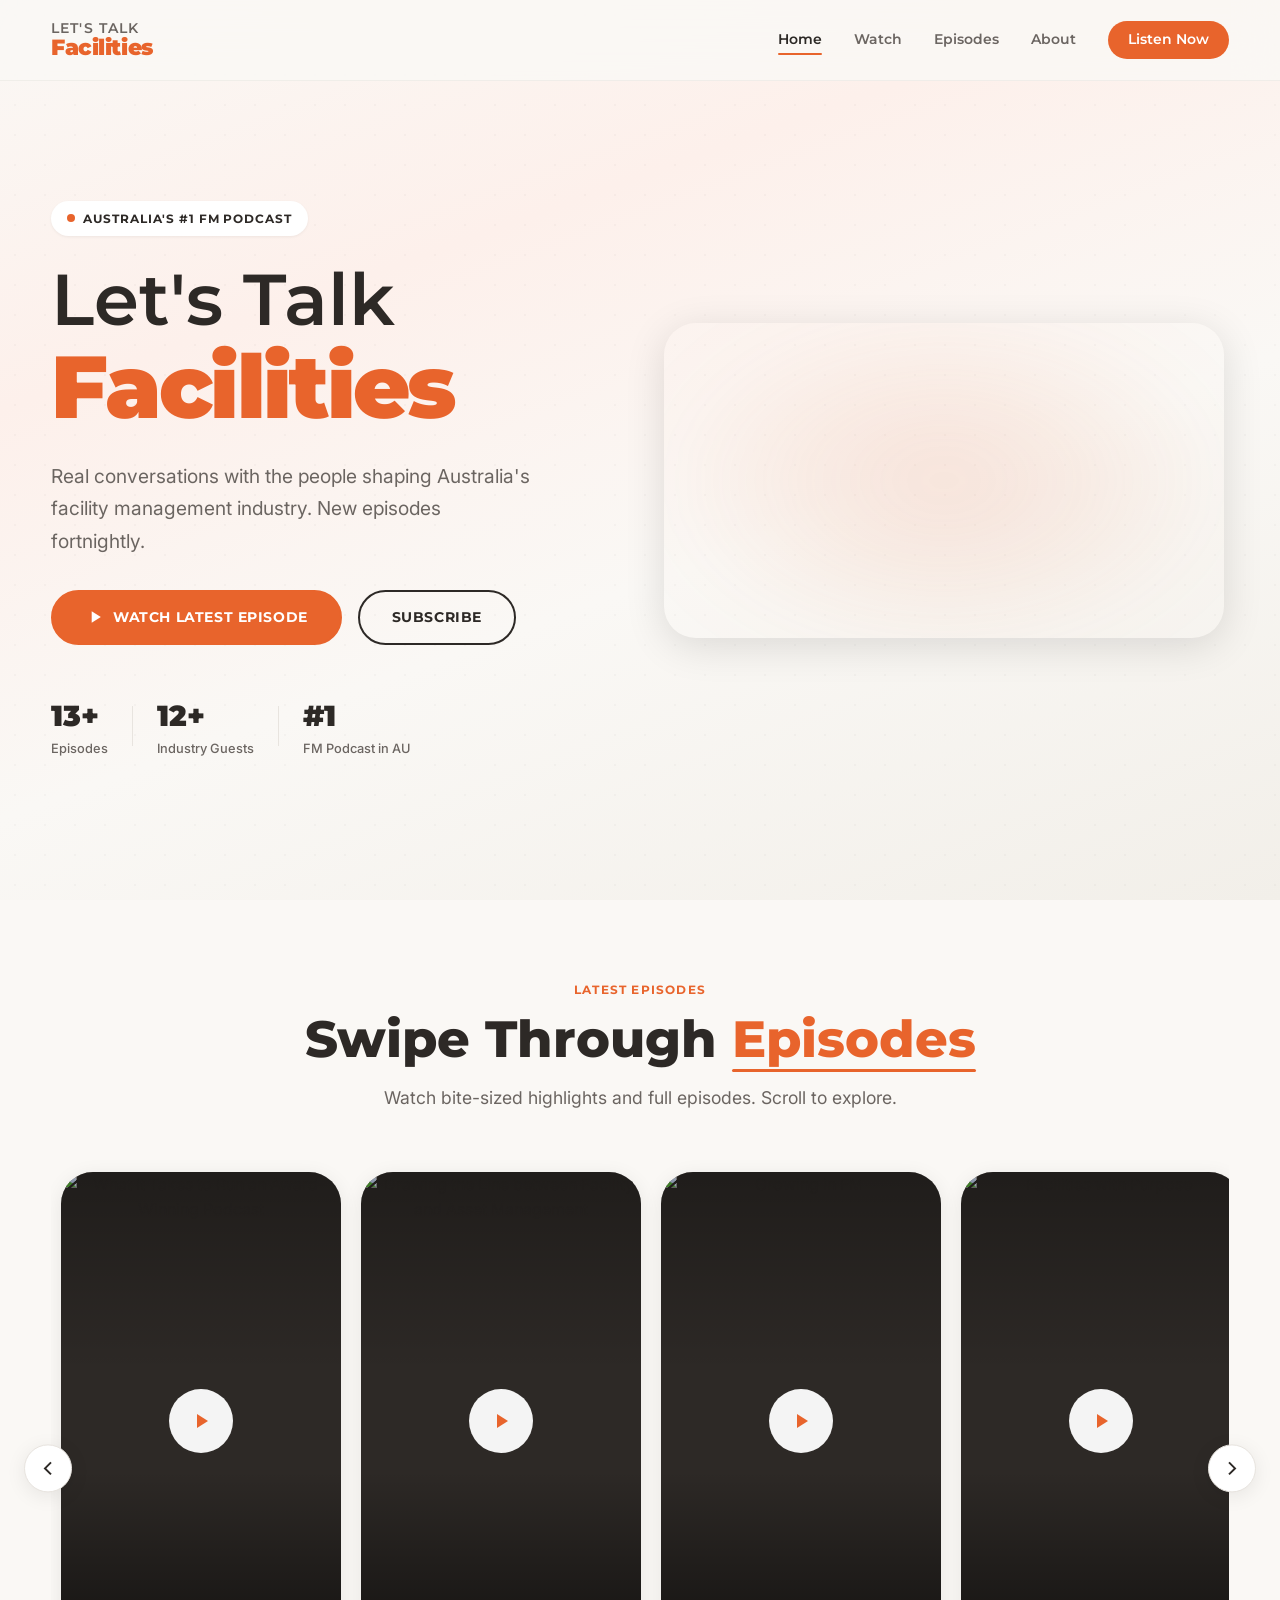
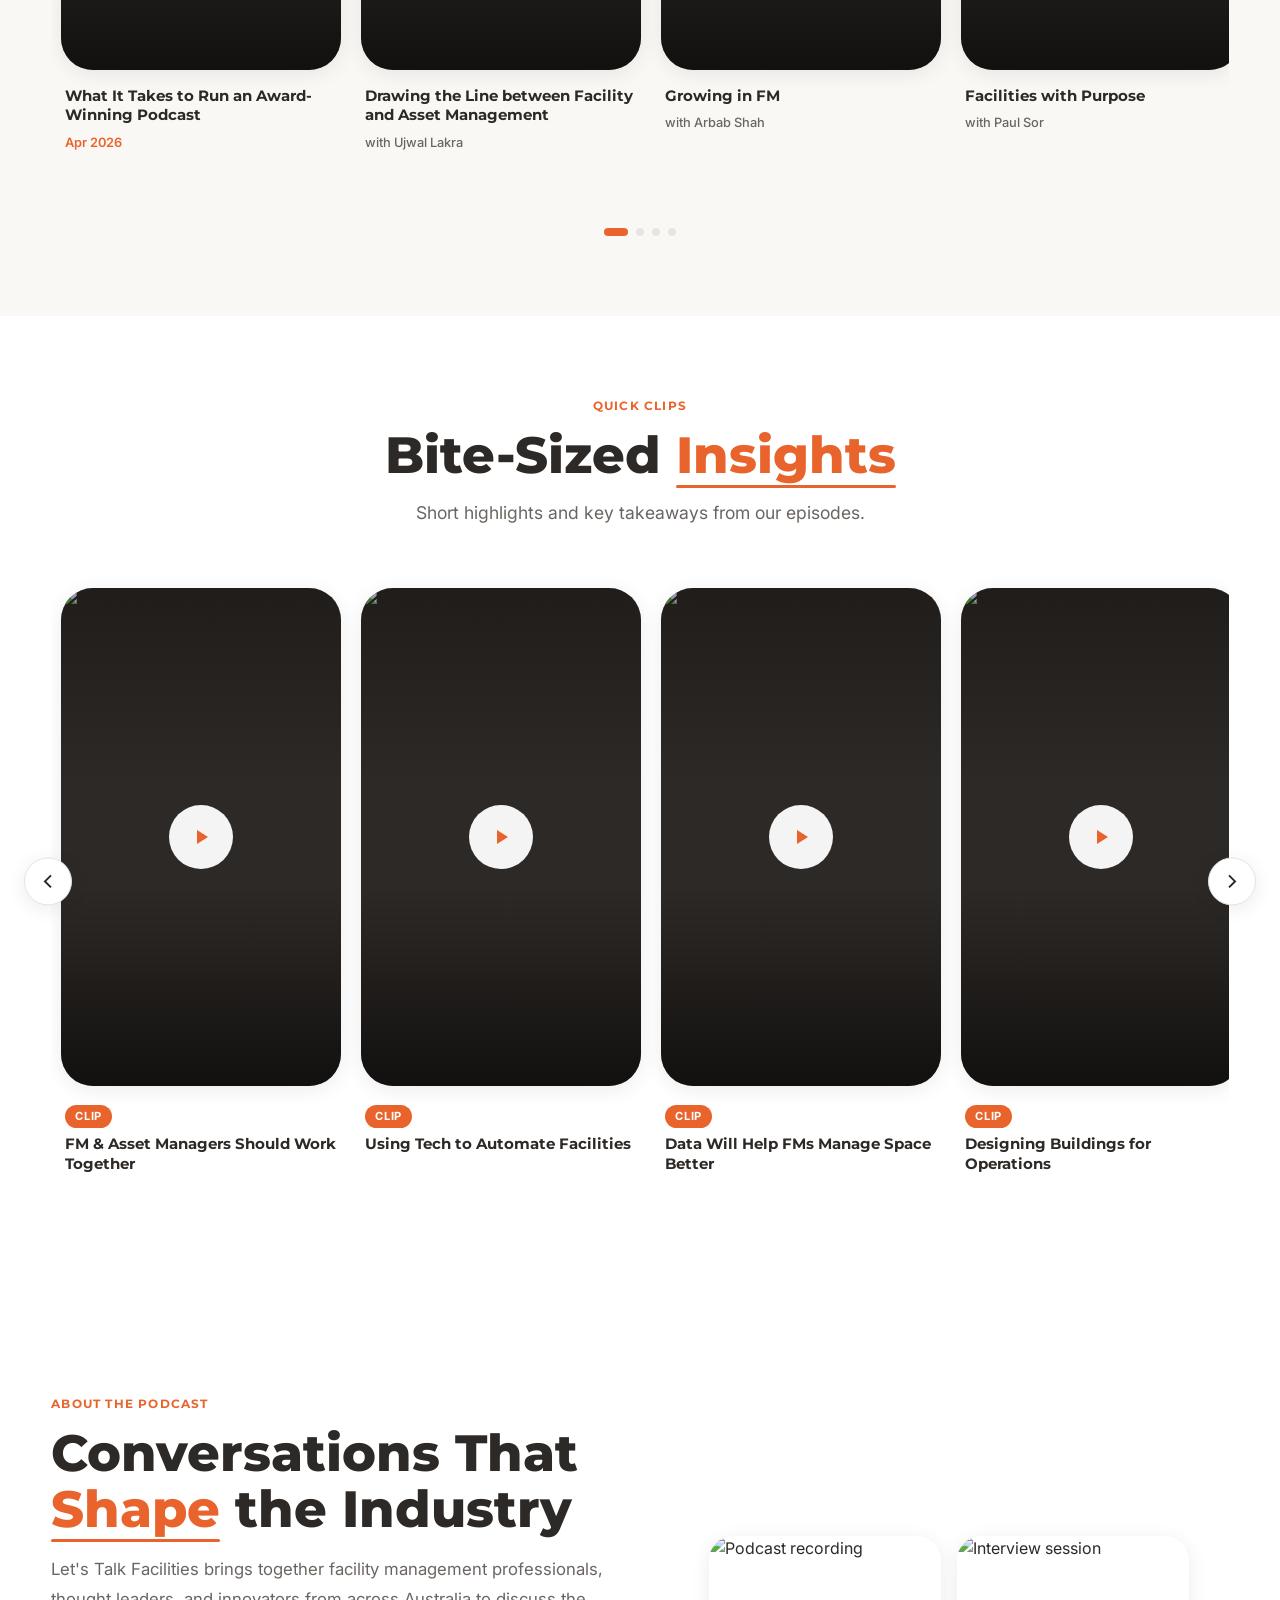
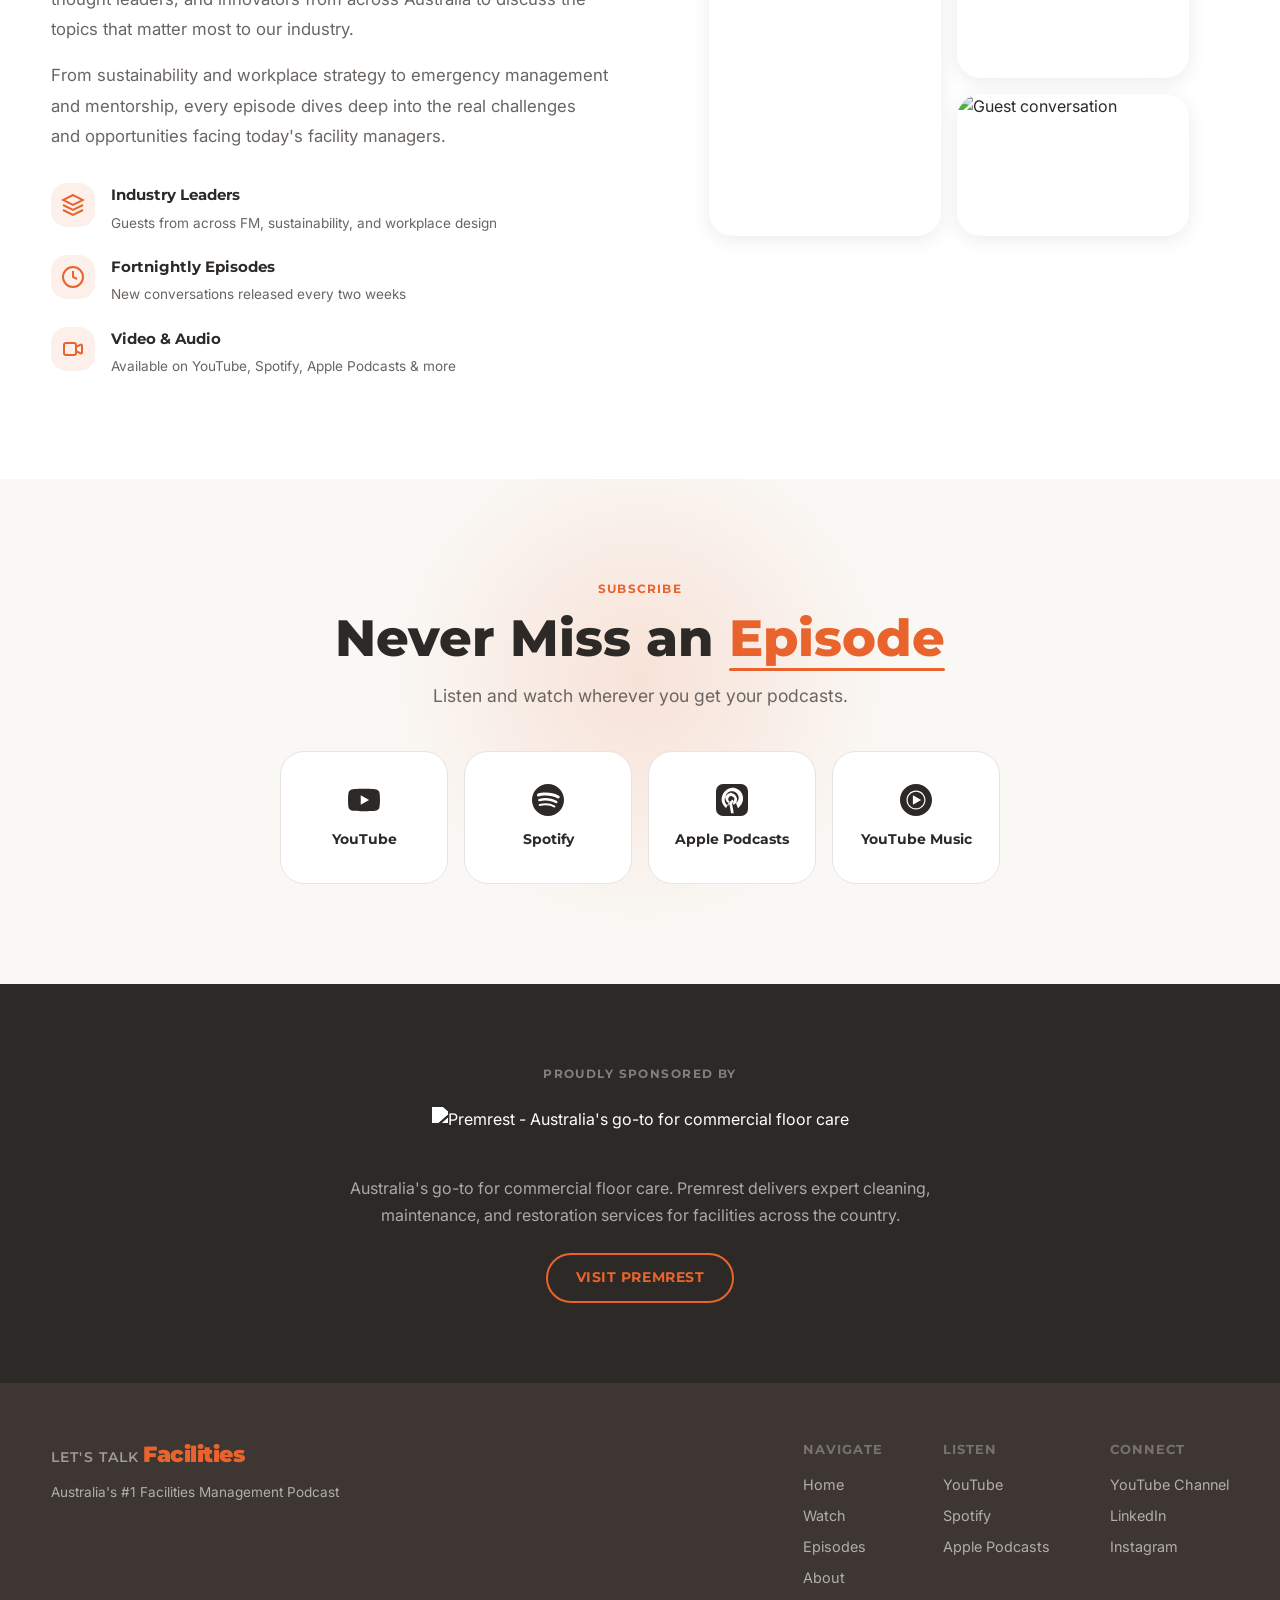
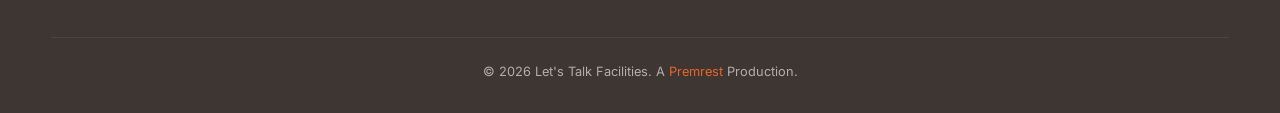
==== commit 0c46271e: "Add clips & highlights from YouTube channel short-form content - Add 13 short-form clip videos to ho" ====
--- a/index.html
+++ b/index.html
@@ -292,6 +292,194 @@
             </button>
         </div>
         <div class="carousel-dots" id="carouselDots"></div>
+    </section>
+
+    <!-- Quick Clips Carousel -->
+    <section class="clips-section">
+        <div class="section-header">
+            <div class="section-tag animate-on-scroll">Quick Clips</div>
+            <h2 class="section-title animate-on-scroll">Bite-Sized <span class="text-accent">Insights</span></h2>
+            <p class="section-desc animate-on-scroll">Short highlights and key takeaways from our episodes.</p>
+        </div>
+        <div class="carousel-container">
+            <button class="carousel-arrow carousel-arrow-left clips-arrow-left" aria-label="Previous">
+                <svg width="24" height="24" viewBox="0 0 24 24" fill="none" stroke="currentColor" stroke-width="2"><path d="M15 18l-6-6 6-6"/></svg>
+            </button>
+            <div class="shorts-carousel clips-carousel">
+                <div class="short-card" data-video-id="gnJR7h854oI">
+                    <div class="short-video-wrapper">
+                        <img class="short-thumbnail" src="https://img.youtube.com/vi/gnJR7h854oI/maxresdefault.jpg" alt="FM and asset managers working together" loading="lazy">
+                        <div class="short-play-overlay">
+                            <div class="play-btn-circle"><svg width="24" height="24" viewBox="0 0 24 24" fill="currentColor"><path d="M8 5v14l11-7z"/></svg></div>
+                        </div>
+                        <div class="short-iframe-container"></div>
+                    </div>
+                    <div class="short-info">
+                        <span class="short-badge">Clip</span>
+                        <h3>FM &amp; Asset Managers Should Work Together</h3>
+                    </div>
+                </div>
+                <div class="short-card" data-video-id="dg6YjTpH8Pg">
+                    <div class="short-video-wrapper">
+                        <img class="short-thumbnail" src="https://img.youtube.com/vi/dg6YjTpH8Pg/maxresdefault.jpg" alt="Using technology to automate facilities" loading="lazy">
+                        <div class="short-play-overlay">
+                            <div class="play-btn-circle"><svg width="24" height="24" viewBox="0 0 24 24" fill="currentColor"><path d="M8 5v14l11-7z"/></svg></div>
+                        </div>
+                        <div class="short-iframe-container"></div>
+                    </div>
+                    <div class="short-info">
+                        <span class="short-badge">Clip</span>
+                        <h3>Using Tech to Automate Facilities</h3>
+                    </div>
+                </div>
+                <div class="short-card" data-video-id="ee9v_noz7Ao">
+                    <div class="short-video-wrapper">
+                        <img class="short-thumbnail" src="https://img.youtube.com/vi/ee9v_noz7Ao/maxresdefault.jpg" alt="Data helping facility managers" loading="lazy">
+                        <div class="short-play-overlay">
+                            <div class="play-btn-circle"><svg width="24" height="24" viewBox="0 0 24 24" fill="currentColor"><path d="M8 5v14l11-7z"/></svg></div>
+                        </div>
+                        <div class="short-iframe-container"></div>
+                    </div>
+                    <div class="short-info">
+                        <span class="short-badge">Clip</span>
+                        <h3>Data Will Help FMs Manage Space Better</h3>
+                    </div>
+                </div>
+                <div class="short-card" data-video-id="N-hvaeDW1zI">
+                    <div class="short-video-wrapper">
+                        <img class="short-thumbnail" src="https://img.youtube.com/vi/N-hvaeDW1zI/maxresdefault.jpg" alt="Designing buildings for operations" loading="lazy">
+                        <div class="short-play-overlay">
+                            <div class="play-btn-circle"><svg width="24" height="24" viewBox="0 0 24 24" fill="currentColor"><path d="M8 5v14l11-7z"/></svg></div>
+                        </div>
+                        <div class="short-iframe-container"></div>
+                    </div>
+                    <div class="short-info">
+                        <span class="short-badge">Clip</span>
+                        <h3>Designing Buildings for Operations</h3>
+                    </div>
+                </div>
+                <div class="short-card" data-video-id="y1NHza4s9xE">
+                    <div class="short-video-wrapper">
+                        <img class="short-thumbnail" src="https://img.youtube.com/vi/y1NHza4s9xE/maxresdefault.jpg" alt="What's really in your carpet" loading="lazy">
+                        <div class="short-play-overlay">
+                            <div class="play-btn-circle"><svg width="24" height="24" viewBox="0 0 24 24" fill="currentColor"><path d="M8 5v14l11-7z"/></svg></div>
+                        </div>
+                        <div class="short-iframe-container"></div>
+                    </div>
+                    <div class="short-info">
+                        <span class="short-badge">Clip</span>
+                        <h3>What's Really Staying in Your Carpet?</h3>
+                    </div>
+                </div>
+                <div class="short-card" data-video-id="OOWFWQRU79c">
+                    <div class="short-video-wrapper">
+                        <img class="short-thumbnail" src="https://img.youtube.com/vi/OOWFWQRU79c/maxresdefault.jpg" alt="Building ESG goals" loading="lazy">
+                        <div class="short-play-overlay">
+                            <div class="play-btn-circle"><svg width="24" height="24" viewBox="0 0 24 24" fill="currentColor"><path d="M8 5v14l11-7z"/></svg></div>
+                        </div>
+                        <div class="short-iframe-container"></div>
+                    </div>
+                    <div class="short-info">
+                        <span class="short-badge">Clip</span>
+                        <h3>Start Building Your ESG Goals</h3>
+                    </div>
+                </div>
+                <div class="short-card" data-video-id="FmIOw6_mwxI">
+                    <div class="short-video-wrapper">
+                        <img class="short-thumbnail" src="https://img.youtube.com/vi/FmIOw6_mwxI/maxresdefault.jpg" alt="Build a network you can depend on" loading="lazy">
+                        <div class="short-play-overlay">
+                            <div class="play-btn-circle"><svg width="24" height="24" viewBox="0 0 24 24" fill="currentColor"><path d="M8 5v14l11-7z"/></svg></div>
+                        </div>
+                        <div class="short-iframe-container"></div>
+                    </div>
+                    <div class="short-info">
+                        <span class="short-badge">Clip</span>
+                        <h3>Build a Network You Can Depend On</h3>
+                    </div>
+                </div>
+                <div class="short-card" data-video-id="MGTk9MvGlPI">
+                    <div class="short-video-wrapper">
+                        <img class="short-thumbnail" src="https://img.youtube.com/vi/MGTk9MvGlPI/maxresdefault.jpg" alt="Contractor perspective on design" loading="lazy">
+                        <div class="short-play-overlay">
+                            <div class="play-btn-circle"><svg width="24" height="24" viewBox="0 0 24 24" fill="currentColor"><path d="M8 5v14l11-7z"/></svg></div>
+                        </div>
+                        <div class="short-iframe-container"></div>
+                    </div>
+                    <div class="short-info">
+                        <span class="short-badge">Clip</span>
+                        <h3>Design From a Contractor's Perspective</h3>
+                    </div>
+                </div>
+                <div class="short-card" data-video-id="leBL_QyCF58">
+                    <div class="short-video-wrapper">
+                        <img class="short-thumbnail" src="https://img.youtube.com/vi/leBL_QyCF58/maxresdefault.jpg" alt="You don't have to be an expert at everything" loading="lazy">
+                        <div class="short-play-overlay">
+                            <div class="play-btn-circle"><svg width="24" height="24" viewBox="0 0 24 24" fill="currentColor"><path d="M8 5v14l11-7z"/></svg></div>
+                        </div>
+                        <div class="short-iframe-container"></div>
+                    </div>
+                    <div class="short-info">
+                        <span class="short-badge">Clip</span>
+                        <h3>You Don't Have to Be an Expert at Everything</h3>
+                    </div>
+                </div>
+                <div class="short-card" data-video-id="M7kt3XqzBWw">
+                    <div class="short-video-wrapper">
+                        <img class="short-thumbnail" src="https://img.youtube.com/vi/M7kt3XqzBWw/maxresdefault.jpg" alt="Safety is a nuanced topic" loading="lazy">
+                        <div class="short-play-overlay">
+                            <div class="play-btn-circle"><svg width="24" height="24" viewBox="0 0 24 24" fill="currentColor"><path d="M8 5v14l11-7z"/></svg></div>
+                        </div>
+                        <div class="short-iframe-container"></div>
+                    </div>
+                    <div class="short-info">
+                        <span class="short-badge">Clip</span>
+                        <h3>Safety Should Be Taken Seriously</h3>
+                    </div>
+                </div>
+                <div class="short-card" data-video-id="V7QkHO1O3NI">
+                    <div class="short-video-wrapper">
+                        <img class="short-thumbnail" src="https://img.youtube.com/vi/V7QkHO1O3NI/maxresdefault.jpg" alt="Sustainability should not be an added cost" loading="lazy">
+                        <div class="short-play-overlay">
+                            <div class="play-btn-circle"><svg width="24" height="24" viewBox="0 0 24 24" fill="currentColor"><path d="M8 5v14l11-7z"/></svg></div>
+                        </div>
+                        <div class="short-iframe-container"></div>
+                    </div>
+                    <div class="short-info">
+                        <span class="short-badge">Clip</span>
+                        <h3>Sustainability Should Not Be an Added Cost</h3>
+                    </div>
+                </div>
+                <div class="short-card" data-video-id="H5y_9G4bu90">
+                    <div class="short-video-wrapper">
+                        <img class="short-thumbnail" src="https://img.youtube.com/vi/H5y_9G4bu90/maxresdefault.jpg" alt="Residential vs commercial FM" loading="lazy">
+                        <div class="short-play-overlay">
+                            <div class="play-btn-circle"><svg width="24" height="24" viewBox="0 0 24 24" fill="currentColor"><path d="M8 5v14l11-7z"/></svg></div>
+                        </div>
+                        <div class="short-iframe-container"></div>
+                    </div>
+                    <div class="short-info">
+                        <span class="short-badge">Clip</span>
+                        <h3>Residential vs Commercial Facility Managers</h3>
+                    </div>
+                </div>
+                <div class="short-card" data-video-id="Y_63QenlK8A">
+                    <div class="short-video-wrapper">
+                        <img class="short-thumbnail" src="https://img.youtube.com/vi/Y_63QenlK8A/maxresdefault.jpg" alt="Managing facilities after the pandemic" loading="lazy">
+                        <div class="short-play-overlay">
+                            <div class="play-btn-circle"><svg width="24" height="24" viewBox="0 0 24 24" fill="currentColor"><path d="M8 5v14l11-7z"/></svg></div>
+                        </div>
+                        <div class="short-iframe-container"></div>
+                    </div>
+                    <div class="short-info">
+                        <span class="short-badge">Clip</span>
+                        <h3>Managing Facilities After the Pandemic</h3>
+                    </div>
+                </div>
+            </div>
+            <button class="carousel-arrow carousel-arrow-right clips-arrow-right" aria-label="Next">
+                <svg width="24" height="24" viewBox="0 0 24 24" fill="none" stroke="currentColor" stroke-width="2"><path d="M9 18l6-6-6-6"/></svg>
+            </button>
+        </div>
     </section>
 
     <!-- About Section -->
--- a/styles.css
+++ b/styles.css
@@ -758,6 +758,14 @@
     border-radius: 4px;
 }
 
+/* --- Clips Section --- */
+.clips-section {
+    padding: 80px 0;
+    text-align: center;
+    overflow: hidden;
+    background: var(--color-white);
+}
+
 /* --- About Section --- */
 .about-section {
     padding: 100px clamp(20px, 4vw, 60px);
